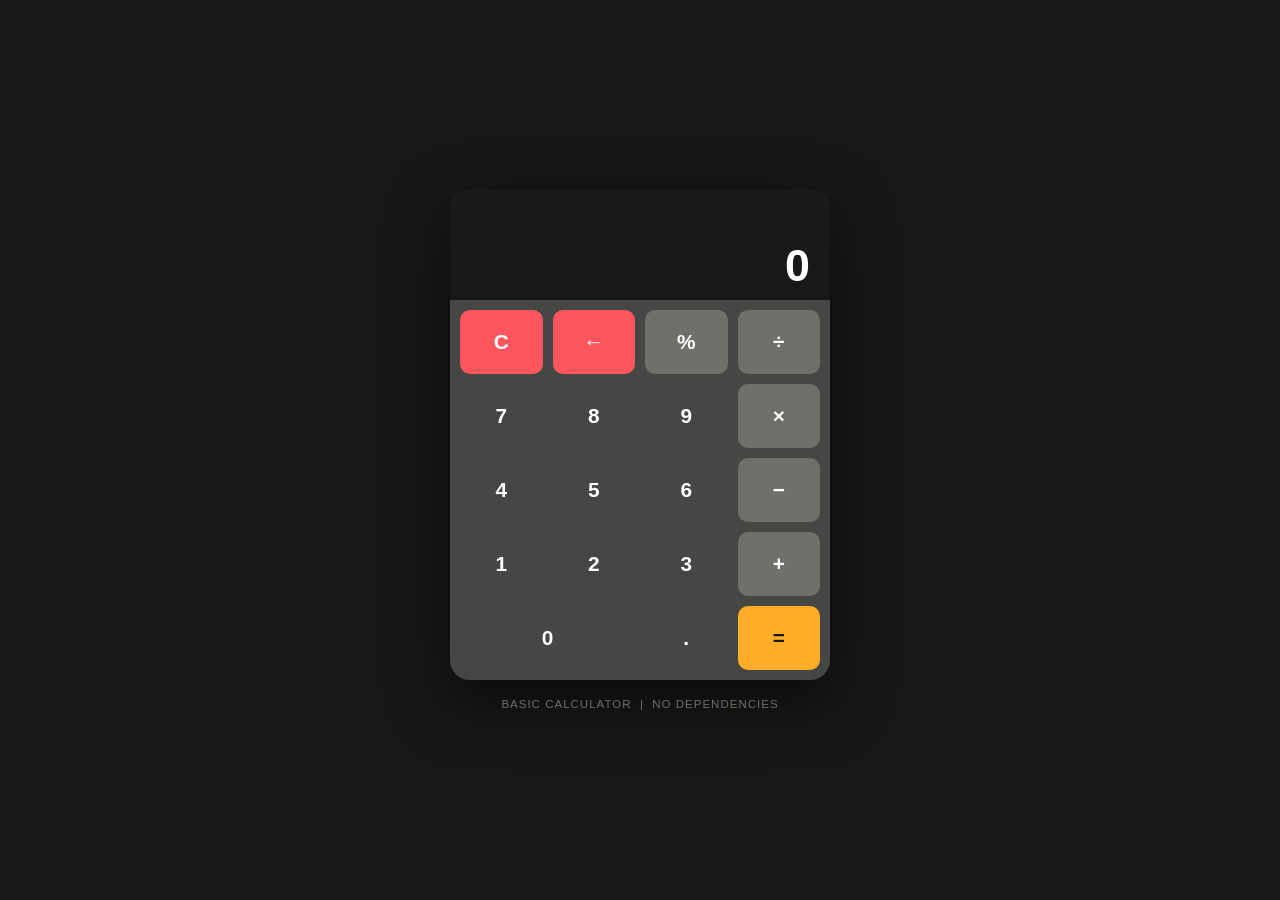
==== index.html @ 7582479a "feat: add Basic Calculator static web page (ADLC v1.1 — security patched) - index.html: original cal" ====
<!DOCTYPE html>
<html lang="en">
<head>
  <meta charset="UTF-8" />
  <meta name="viewport" content="width=device-width, initial-scale=1.0" />
  <meta http-equiv="Content-Security-Policy"
        content="default-src 'self'; style-src 'unsafe-inline'; script-src 'unsafe-inline';" />
  <title>Basic Calculator</title>
  <style>
    *,*::before,*::after{box-sizing:border-box;margin:0;padding:0}
    :root{--midnight:#161916;--fl01:#444744;--fl02:#6D706B;--fl03:#ADB1AC;--white:#FFFFFF;--cream:#FFF2DF;--gold:#FFAD28;--coral:#FF555F;--btn-radius:10px;--gap:10px}
    body{min-height:100vh;display:flex;flex-direction:column;align-items:center;justify-content:center;background-color:var(--midnight);font-family:'Segoe UI',Calibri,Arial,sans-serif;padding:16px}
    .calculator{width:100%;max-width:360px;background:var(--fl01);border-radius:20px;box-shadow:0 20px 60px rgba(0,0,0,.6);overflow:hidden;user-select:none}
    .display{background:var(--midnight);padding:20px 20px 12px;text-align:right;min-height:110px;display:flex;flex-direction:column;justify-content:flex-end}
    .display__expression{font-size:.85rem;color:var(--fl03);min-height:22px;word-break:break-all;margin-bottom:6px;letter-spacing:.5px}
    .display__current{font-size:2.8rem;font-weight:700;color:var(--white);word-break:break-all;line-height:1;transition:font-size .1s ease}
    .display__current.shrink{font-size:1.9rem}.display__current.error{color:var(--coral);font-size:1.6rem}
    .btn-grid{display:grid;grid-template-columns:repeat(4,1fr);gap:var(--gap);padding:var(--gap)}
    .btn{border:none;border-radius:var(--btn-radius);font-size:1.3rem;font-weight:600;cursor:pointer;padding:18px 10px;transition:background .15s ease,transform .1s ease,box-shadow .1s ease;outline:none;position:relative}
    .btn:focus-visible{box-shadow:0 0 0 3px var(--gold)}.btn:active{transform:scale(.93)}
    .btn--digit{background:var(--fl01);color:var(--white)}.btn--digit:hover{background:#555855}
    .btn--zero{grid-column:span 2}
    .btn--operator{background:var(--fl02);color:var(--white)}.btn--operator:hover{background:#858885}.btn--operator.active{background:var(--gold);color:var(--midnight)}
    .btn--clear{background:var(--coral);color:var(--white)}.btn--clear:hover{background:#ff7f87}
    .btn--equals{background:var(--gold);color:var(--midnight)}.btn--equals:hover{background:#ffc048}
    .btn--decimal{background:var(--fl01);color:var(--white)}.btn--decimal:hover{background:#555855}
    .brand{margin-top:18px;font-size:.72rem;color:var(--fl02);letter-spacing:1px;text-transform:uppercase}
    @media(max-width:400px){.calculator{max-width:100%}.btn{padding:15px 8px;font-size:1.15rem}.display__current{font-size:2.2rem}.display__current.shrink{font-size:1.6rem}}
    @media(min-width:600px){.calculator{max-width:380px}.btn{padding:20px 10px}}
  </style>
</head>
<body>
  <div class="calculator" role="main" aria-label="Basic Calculator">
    <div class="display" aria-live="polite" aria-atomic="true">
      <div class="display__expression" id="expression" aria-label="Expression"></div>
      <div class="display__current" id="current" aria-label="Current value">0</div>
    </div>
    <div class="btn-grid" role="group" aria-label="Calculator buttons">
      <button class="btn btn--clear" id="btn-clear" aria-label="Clear" data-action="clear">C</button>
      <button class="btn btn--clear" id="btn-backspace" aria-label="Backspace" data-action="backspace">&#8592;</button>
      <button class="btn btn--operator" aria-label="Percent (not implemented)" data-action="noop">%</button>
      <button class="btn btn--operator" aria-label="Divide" data-action="operator" data-value="/">&divide;</button>
      <button class="btn btn--digit" aria-label="7" data-action="digit" data-value="7">7</button>
      <button class="btn btn--digit" aria-label="8" data-action="digit" data-value="8">8</button>
      <button class="btn btn--digit" aria-label="9" data-action="digit" data-value="9">9</button>
      <button class="btn btn--operator" aria-label="Multiply" data-action="operator" data-value="*">&times;</button>
      <button class="btn btn--digit" aria-label="4" data-action="digit" data-value="4">4</button>
      <button class="btn btn--digit" aria-label="5" data-action="digit" data-value="5">5</button>
      <button class="btn btn--digit" aria-label="6" data-action="digit" data-value="6">6</button>
      <button class="btn btn--operator" aria-label="Subtract" data-action="operator" data-value="-">&minus;</button>
      <button class="btn btn--digit" aria-label="1" data-action="digit" data-value="1">1</button>
      <button class="btn btn--digit" aria-label="2" data-action="digit" data-value="2">2</button>
      <button class="btn btn--digit" aria-label="3" data-action="digit" data-value="3">3</button>
      <button class="btn btn--operator" aria-label="Add" data-action="operator" data-value="+">+</button>
      <button class="btn btn--digit btn--zero" aria-label="0" data-action="digit" data-value="0">0</button>
      <button class="btn btn--decimal" aria-label="Decimal point" data-action="decimal">.</button>
      <button class="btn btn--equals" aria-label="Equals" data-action="equals">=</button>
    </div>
  </div>
  <p class="brand">Basic Calculator &nbsp;|&nbsp; No dependencies</p>
  <script>
    'use strict';
    let currentOperand='0',previousOperand='',operator=null,shouldReset=false;
    const displayCurrent=document.getElementById('current'),displayExpression=document.getElementById('expression');
    function calculate(p,c,o){switch(o){case'+':return p+c;case'-':return p-c;case'*':return p*c;case'/':if(c===0)return NaN;return p/c;default:return c;}}
    function formatNumber(n){if(!isFinite(n)||isNaN(n))return'Error';const a=Math.abs(n);if(a!==0&&(a>=1e10||a<1e-7))return n.toExponential(4);return parseFloat(n.toPrecision(10)).toString();}
    function updateDisplay(v,e){displayCurrent.textContent=v;displayCurrent.classList.toggle('error',!!e);displayCurrent.classList.toggle('shrink',v.length>10);}
    function updateExpression(){if(operator&&previousOperand!==''){const s={'+':'+','-':'−','*':'×','/':'÷'}[operator]||operator;displayExpression.textContent=`${previousOperand} ${s}`;}else displayExpression.textContent='';}
    function highlightOperator(o){document.querySelectorAll('.btn--operator').forEach(b=>b.classList.toggle('active',b.dataset.value===o));}
    function handleDigit(d){if(shouldReset){currentOperand='';shouldReset=false;}if(currentOperand==='0'&&d!=='.'){currentOperand=d;}else{if(currentOperand.length>=15)return;currentOperand+=d;}updateDisplay(currentOperand);updateExpression();}
    function handleDecimal(){if(shouldReset){currentOperand='0';shouldReset=false;}if(currentOperand.includes('.'))return;if(currentOperand==='')currentOperand='0';currentOperand+='.';updateDisplay(currentOperand);}
    function handleOperator(o){if(currentOperand===''&&previousOperand==='')return;if(operator!==null&&currentOperand!==''&&!shouldReset)handleEquals(false);if(displayCurrent.classList.contains('error'))return;if(currentOperand!=='')previousOperand=currentOperand;operator=o;shouldReset=true;highlightOperator(o);updateExpression();}
    function handleEquals(f=true){if(operator===null||previousOperand==='')return;const rs=(currentOperand!==''&&!shouldReset)?currentOperand:previousOperand;const p=parseFloat(previousOperand),c=parseFloat(rs);if(isNaN(p)||isNaN(c)){updateDisplay('Error',true);resetState();return;}if(operator==='/'&&c===0){updateDisplay('Error',true);displayExpression.textContent=`${previousOperand} ÷ 0 =`;resetState();return;}const r=calculate(p,c,operator);if(!isFinite(r)){updateDisplay('Error',true);resetState();return;}const fm=formatNumber(r);const s={'+':'+','-':'−','*':'×','/':'÷'}[operator]||operator;displayExpression.textContent=`${previousOperand} ${s} ${rs} =`;updateDisplay(fm);currentOperand=fm;previousOperand=fm;if(f){operator=null;shouldReset=true;highlightOperator(null);}}
    function handleClear(){resetState();updateDisplay('0');displayExpression.textContent='';}
    function handleBackspace(){if(shouldReset||displayCurrent.classList.contains('error')){handleClear();return;}if(currentOperand.length<=1){currentOperand='0';}else{currentOperand=currentOperand.slice(0,-1);}updateDisplay(currentOperand);}
    function resetState(){currentOperand='';previousOperand='';operator=null;shouldReset=false;highlightOperator(null);}
    document.querySelector('.btn-grid').addEventListener('click',function(e){const b=e.target.closest('.btn');if(!b)return;const a=b.dataset.action,v=b.dataset.value;switch(a){case'digit':handleDigit(v);break;case'operator':handleOperator(v);break;case'equals':handleEquals(true);break;case'decimal':handleDecimal();break;case'clear':handleClear();break;case'backspace':handleBackspace();break;}});
    document.addEventListener('keydown',function(e){const k=e.key;if(/^[0-9]$/.test(k)){e.preventDefault();handleDigit(k);return;}if(['+','-','*','/'].includes(k)){e.preventDefault();handleOperator(k);return;}if(k==='.'||k===','){e.preventDefault();handleDecimal();return;}if(k==='Enter'||k==='='){e.preventDefault();handleEquals(true);return;}if(k==='Backspace'){e.preventDefault();handleBackspace();return;}if(k==='Escape'||k==='Delete'){e.preventDefault();handleClear();}});
  </script>
</body>
</html>
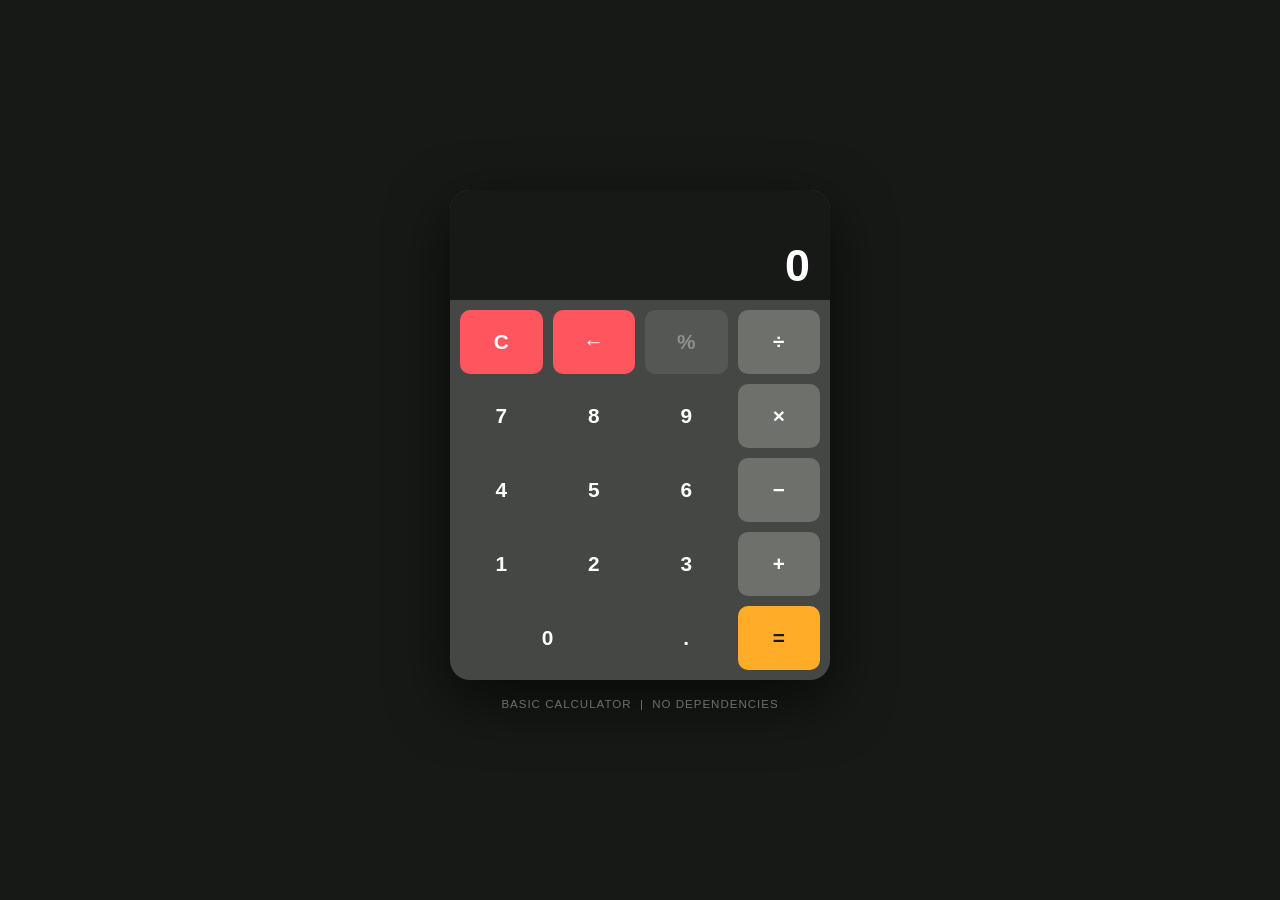
==== commit 8483cdf9: "fix: security hardening of index.html (closes #1 #2 #3 #4 #5 #6) Issue #1 (A05 CSP): tighten default" ====
--- a/index.html
+++ b/index.html
@@ -3,79 +3,373 @@
 <head>
   <meta charset="UTF-8" />
   <meta name="viewport" content="width=device-width, initial-scale=1.0" />
+  <!--
+    Fix #1 (A05 – CSP): tightened default-src from 'self' to 'none';
+    added base-uri 'none' and form-action 'none' to block base-tag
+    injection and form hijacking. unsafe-inline retained for single-file
+    architecture; see issue #7 for the file-split approach that eliminates it.
+  -->
   <meta http-equiv="Content-Security-Policy"
-        content="default-src 'self'; style-src 'unsafe-inline'; script-src 'unsafe-inline';" />
+        content="default-src 'none'; style-src 'unsafe-inline'; script-src 'unsafe-inline'; base-uri 'none'; form-action 'none';" />
   <title>Basic Calculator</title>
+
   <style>
-    *,*::before,*::after{box-sizing:border-box;margin:0;padding:0}
-    :root{--midnight:#161916;--fl01:#444744;--fl02:#6D706B;--fl03:#ADB1AC;--white:#FFFFFF;--cream:#FFF2DF;--gold:#FFAD28;--coral:#FF555F;--btn-radius:10px;--gap:10px}
-    body{min-height:100vh;display:flex;flex-direction:column;align-items:center;justify-content:center;background-color:var(--midnight);font-family:'Segoe UI',Calibri,Arial,sans-serif;padding:16px}
-    .calculator{width:100%;max-width:360px;background:var(--fl01);border-radius:20px;box-shadow:0 20px 60px rgba(0,0,0,.6);overflow:hidden;user-select:none}
-    .display{background:var(--midnight);padding:20px 20px 12px;text-align:right;min-height:110px;display:flex;flex-direction:column;justify-content:flex-end}
-    .display__expression{font-size:.85rem;color:var(--fl03);min-height:22px;word-break:break-all;margin-bottom:6px;letter-spacing:.5px}
-    .display__current{font-size:2.8rem;font-weight:700;color:var(--white);word-break:break-all;line-height:1;transition:font-size .1s ease}
-    .display__current.shrink{font-size:1.9rem}.display__current.error{color:var(--coral);font-size:1.6rem}
-    .btn-grid{display:grid;grid-template-columns:repeat(4,1fr);gap:var(--gap);padding:var(--gap)}
-    .btn{border:none;border-radius:var(--btn-radius);font-size:1.3rem;font-weight:600;cursor:pointer;padding:18px 10px;transition:background .15s ease,transform .1s ease,box-shadow .1s ease;outline:none;position:relative}
-    .btn:focus-visible{box-shadow:0 0 0 3px var(--gold)}.btn:active{transform:scale(.93)}
-    .btn--digit{background:var(--fl01);color:var(--white)}.btn--digit:hover{background:#555855}
-    .btn--zero{grid-column:span 2}
-    .btn--operator{background:var(--fl02);color:var(--white)}.btn--operator:hover{background:#858885}.btn--operator.active{background:var(--gold);color:var(--midnight)}
-    .btn--clear{background:var(--coral);color:var(--white)}.btn--clear:hover{background:#ff7f87}
-    .btn--equals{background:var(--gold);color:var(--midnight)}.btn--equals:hover{background:#ffc048}
-    .btn--decimal{background:var(--fl01);color:var(--white)}.btn--decimal:hover{background:#555855}
-    .brand{margin-top:18px;font-size:.72rem;color:var(--fl02);letter-spacing:1px;text-transform:uppercase}
-    @media(max-width:400px){.calculator{max-width:100%}.btn{padding:15px 8px;font-size:1.15rem}.display__current{font-size:2.2rem}.display__current.shrink{font-size:1.6rem}}
-    @media(min-width:600px){.calculator{max-width:380px}.btn{padding:20px 10px}}
+    /* Fix #6 (A04): all hex colours standardised to 6-digit lowercase */
+    *, *::before, *::after { box-sizing: border-box; margin: 0; padding: 0; }
+
+    :root {
+      --midnight:   #161916;
+      --fl01:       #444744;
+      --fl02:       #6d706b;
+      --fl03:       #adb1ac;
+      --white:      #ffffff;
+      --cream:      #fff2df;
+      --gold:       #ffad28;
+      --coral:      #ff555f;
+      --btn-radius: 10px;
+      --gap:        10px;
+    }
+
+    body {
+      min-height: 100vh;
+      display: flex;
+      flex-direction: column;
+      align-items: center;
+      justify-content: center;
+      background-color: var(--midnight);
+      font-family: 'Segoe UI', Calibri, Arial, sans-serif;
+      padding: 16px;
+    }
+
+    .calculator {
+      width: 100%;
+      max-width: 360px;
+      background: var(--fl01);
+      border-radius: 20px;
+      box-shadow: 0 20px 60px rgba(0, 0, 0, 0.6);
+      overflow: hidden;
+      user-select: none;
+    }
+
+    .display {
+      background: var(--midnight);
+      padding: 20px 20px 12px;
+      text-align: right;
+      min-height: 110px;
+      display: flex;
+      flex-direction: column;
+      justify-content: flex-end;
+    }
+
+    .display__expression {
+      font-size: 0.85rem;
+      color: var(--fl03);
+      min-height: 22px;
+      word-break: break-all;
+      margin-bottom: 6px;
+      letter-spacing: 0.5px;
+    }
+
+    .display__current {
+      font-size: 2.8rem;
+      font-weight: 700;
+      color: var(--white);
+      word-break: break-all;
+      line-height: 1;
+      transition: font-size 0.1s ease;
+    }
+
+    .display__current.shrink { font-size: 1.9rem; }
+    .display__current.error  { color: var(--coral); font-size: 1.6rem; }
+
+    .btn-grid {
+      display: grid;
+      grid-template-columns: repeat(4, 1fr);
+      gap: var(--gap);
+      padding: var(--gap);
+    }
+
+    .btn {
+      border: none;
+      border-radius: var(--btn-radius);
+      font-size: 1.3rem;
+      font-weight: 600;
+      cursor: pointer;
+      padding: 18px 10px;
+      transition: background 0.15s ease, transform 0.1s ease, box-shadow 0.1s ease;
+      /* Fix #5 (A05): removed outline:none — :focus-visible handles the focus ring */
+      position: relative;
+    }
+
+    /* Fix #5 (A05): use outline (not box-shadow) — respected by Windows High Contrast */
+    .btn:focus-visible {
+      outline: 3px solid var(--gold);
+      outline-offset: 2px;
+    }
+
+    .btn:active { transform: scale(0.93); }
+
+    /* Fix #4 (A04): added .flash CSS rule so flashButton() has visual effect */
+    .btn.flash {
+      transform: scale(0.93);
+      background-color: var(--gold) !important;
+      color: var(--midnight) !important;
+      transition: none;
+    }
+
+    .btn--digit { background: var(--fl01); color: var(--white); }
+    .btn--digit:hover { background: #555855; }
+    .btn--zero  { grid-column: span 2; }
+
+    .btn--operator { background: var(--fl02); color: var(--white); }
+    .btn--operator:hover  { background: #858885; }
+    .btn--operator.active { background: var(--gold); color: var(--midnight); }
+
+    /* Fix #2 (A05): disabled % button styled to show it is unavailable */
+    .btn--operator:disabled { opacity: 0.4; cursor: not-allowed; }
+    .btn--operator:disabled:hover { background: var(--fl02); }
+
+    .btn--clear   { background: var(--coral); color: var(--white); }
+    .btn--clear:hover { background: #ff7f87; }
+    .btn--equals  { background: var(--gold);  color: var(--midnight); }
+    .btn--equals:hover { background: #ffc048; }
+    .btn--decimal { background: var(--fl01);  color: var(--white); }
+    .btn--decimal:hover { background: #555855; }
+
+    .brand {
+      margin-top: 18px;
+      font-size: 0.72rem;
+      color: var(--fl02);
+      letter-spacing: 1px;
+      text-transform: uppercase;
+    }
+
+    @media (max-width: 400px) {
+      .calculator { max-width: 100%; }
+      .btn { padding: 15px 8px; font-size: 1.15rem; }
+      .display__current { font-size: 2.2rem; }
+      .display__current.shrink { font-size: 1.6rem; }
+    }
+    @media (min-width: 600px) {
+      .calculator { max-width: 380px; }
+      .btn { padding: 20px 10px; }
+    }
   </style>
 </head>
 <body>
+
   <div class="calculator" role="main" aria-label="Basic Calculator">
     <div class="display" aria-live="polite" aria-atomic="true">
       <div class="display__expression" id="expression" aria-label="Expression"></div>
-      <div class="display__current" id="current" aria-label="Current value">0</div>
+      <div class="display__current"    id="current"    aria-label="Current value">0</div>
     </div>
+
     <div class="btn-grid" role="group" aria-label="Calculator buttons">
-      <button class="btn btn--clear" id="btn-clear" aria-label="Clear" data-action="clear">C</button>
-      <button class="btn btn--clear" id="btn-backspace" aria-label="Backspace" data-action="backspace">&#8592;</button>
-      <button class="btn btn--operator" aria-label="Percent (not implemented)" data-action="noop">%</button>
-      <button class="btn btn--operator" aria-label="Divide" data-action="operator" data-value="/">&divide;</button>
+      <button class="btn btn--clear"    id="btn-clear"     aria-label="Clear"     data-action="clear">C</button>
+      <button class="btn btn--clear"    id="btn-backspace" aria-label="Backspace" data-action="backspace">&#8592;</button>
+      <!-- Fix #2 (A05): button disabled; aria-label no longer exposes impl status -->
+      <button class="btn btn--operator" aria-label="Percent (unavailable)" data-action="noop" disabled>%</button>
+      <button class="btn btn--operator" aria-label="Divide"    data-action="operator" data-value="/">&divide;</button>
+
       <button class="btn btn--digit" aria-label="7" data-action="digit" data-value="7">7</button>
       <button class="btn btn--digit" aria-label="8" data-action="digit" data-value="8">8</button>
       <button class="btn btn--digit" aria-label="9" data-action="digit" data-value="9">9</button>
       <button class="btn btn--operator" aria-label="Multiply" data-action="operator" data-value="*">&times;</button>
+
       <button class="btn btn--digit" aria-label="4" data-action="digit" data-value="4">4</button>
       <button class="btn btn--digit" aria-label="5" data-action="digit" data-value="5">5</button>
       <button class="btn btn--digit" aria-label="6" data-action="digit" data-value="6">6</button>
       <button class="btn btn--operator" aria-label="Subtract" data-action="operator" data-value="-">&minus;</button>
+
       <button class="btn btn--digit" aria-label="1" data-action="digit" data-value="1">1</button>
       <button class="btn btn--digit" aria-label="2" data-action="digit" data-value="2">2</button>
       <button class="btn btn--digit" aria-label="3" data-action="digit" data-value="3">3</button>
-      <button class="btn btn--operator" aria-label="Add" data-action="operator" data-value="+">+</button>
+      <button class="btn btn--operator" aria-label="Add"      data-action="operator" data-value="+">+</button>
+
       <button class="btn btn--digit btn--zero" aria-label="0" data-action="digit" data-value="0">0</button>
       <button class="btn btn--decimal" aria-label="Decimal point" data-action="decimal">.</button>
-      <button class="btn btn--equals" aria-label="Equals" data-action="equals">=</button>
+      <button class="btn btn--equals"  aria-label="Equals"       data-action="equals">=</button>
     </div>
   </div>
+
   <p class="brand">Basic Calculator &nbsp;|&nbsp; No dependencies</p>
+
   <script>
     'use strict';
-    let currentOperand='0',previousOperand='',operator=null,shouldReset=false;
-    const displayCurrent=document.getElementById('current'),displayExpression=document.getElementById('expression');
-    function calculate(p,c,o){switch(o){case'+':return p+c;case'-':return p-c;case'*':return p*c;case'/':if(c===0)return NaN;return p/c;default:return c;}}
-    function formatNumber(n){if(!isFinite(n)||isNaN(n))return'Error';const a=Math.abs(n);if(a!==0&&(a>=1e10||a<1e-7))return n.toExponential(4);return parseFloat(n.toPrecision(10)).toString();}
-    function updateDisplay(v,e){displayCurrent.textContent=v;displayCurrent.classList.toggle('error',!!e);displayCurrent.classList.toggle('shrink',v.length>10);}
-    function updateExpression(){if(operator&&previousOperand!==''){const s={'+':'+','-':'−','*':'×','/':'÷'}[operator]||operator;displayExpression.textContent=`${previousOperand} ${s}`;}else displayExpression.textContent='';}
-    function highlightOperator(o){document.querySelectorAll('.btn--operator').forEach(b=>b.classList.toggle('active',b.dataset.value===o));}
-    function handleDigit(d){if(shouldReset){currentOperand='';shouldReset=false;}if(currentOperand==='0'&&d!=='.'){currentOperand=d;}else{if(currentOperand.length>=15)return;currentOperand+=d;}updateDisplay(currentOperand);updateExpression();}
-    function handleDecimal(){if(shouldReset){currentOperand='0';shouldReset=false;}if(currentOperand.includes('.'))return;if(currentOperand==='')currentOperand='0';currentOperand+='.';updateDisplay(currentOperand);}
-    function handleOperator(o){if(currentOperand===''&&previousOperand==='')return;if(operator!==null&&currentOperand!==''&&!shouldReset)handleEquals(false);if(displayCurrent.classList.contains('error'))return;if(currentOperand!=='')previousOperand=currentOperand;operator=o;shouldReset=true;highlightOperator(o);updateExpression();}
-    function handleEquals(f=true){if(operator===null||previousOperand==='')return;const rs=(currentOperand!==''&&!shouldReset)?currentOperand:previousOperand;const p=parseFloat(previousOperand),c=parseFloat(rs);if(isNaN(p)||isNaN(c)){updateDisplay('Error',true);resetState();return;}if(operator==='/'&&c===0){updateDisplay('Error',true);displayExpression.textContent=`${previousOperand} ÷ 0 =`;resetState();return;}const r=calculate(p,c,operator);if(!isFinite(r)){updateDisplay('Error',true);resetState();return;}const fm=formatNumber(r);const s={'+':'+','-':'−','*':'×','/':'÷'}[operator]||operator;displayExpression.textContent=`${previousOperand} ${s} ${rs} =`;updateDisplay(fm);currentOperand=fm;previousOperand=fm;if(f){operator=null;shouldReset=true;highlightOperator(null);}}
-    function handleClear(){resetState();updateDisplay('0');displayExpression.textContent='';}
-    function handleBackspace(){if(shouldReset||displayCurrent.classList.contains('error')){handleClear();return;}if(currentOperand.length<=1){currentOperand='0';}else{currentOperand=currentOperand.slice(0,-1);}updateDisplay(currentOperand);}
-    function resetState(){currentOperand='';previousOperand='';operator=null;shouldReset=false;highlightOperator(null);}
-    document.querySelector('.btn-grid').addEventListener('click',function(e){const b=e.target.closest('.btn');if(!b)return;const a=b.dataset.action,v=b.dataset.value;switch(a){case'digit':handleDigit(v);break;case'operator':handleOperator(v);break;case'equals':handleEquals(true);break;case'decimal':handleDecimal();break;case'clear':handleClear();break;case'backspace':handleBackspace();break;}});
-    document.addEventListener('keydown',function(e){const k=e.key;if(/^[0-9]$/.test(k)){e.preventDefault();handleDigit(k);return;}if(['+','-','*','/'].includes(k)){e.preventDefault();handleOperator(k);return;}if(k==='.'||k===','){e.preventDefault();handleDecimal();return;}if(k==='Enter'||k==='='){e.preventDefault();handleEquals(true);return;}if(k==='Backspace'){e.preventDefault();handleBackspace();return;}if(k==='Escape'||k==='Delete'){e.preventDefault();handleClear();}});
+
+    // Fix #6 (A04): named constants replace magic numbers
+    const MAX_OPERAND_LENGTH = 15;  // max digits to prevent display overflow
+    const FLASH_DURATION_MS  = 120; // keyboard button flash animation duration
+
+    // Fix #6 (A04): single OP_SYMBOLS lookup — was duplicated in two functions
+    const OP_SYMBOLS = { '+': '+', '-': '\u2212', '*': '\u00d7', '/': '\u00f7' };
+
+    // Fix #3 (A04): all state + methods encapsulated in Calculator class
+    // (previously: 4 global let variables + 8 global functions)
+    class Calculator {
+      constructor(displayCurrentEl, displayExpressionEl, operatorBtns) {
+        this.displayCurrent    = displayCurrentEl;
+        this.displayExpression = displayExpressionEl;
+        this.operatorButtons   = operatorBtns; // cached NodeList — no re-query on each press
+        this.currentOperand    = '0';
+        this.previousOperand   = '';
+        this.operator          = null;
+        this.shouldReset       = false;
+      }
+
+      // Safe arithmetic engine — no eval(), no Function()
+      calculate(prev, curr, op) {
+        switch (op) {
+          case '+': return prev + curr;
+          case '-': return prev - curr;
+          case '*': return prev * curr;
+          case '/':
+            if (curr === 0) return NaN;
+            return prev / curr;
+          default: return curr;
+        }
+      }
+
+      formatNumber(num) {
+        if (!isFinite(num) || isNaN(num)) return 'Error';
+        const abs = Math.abs(num);
+        if (abs !== 0 && (abs >= 1e10 || abs < 1e-7)) return num.toExponential(4);
+        return parseFloat(num.toPrecision(10)).toString();
+      }
+
+      updateDisplay(value, isError) {
+        this.displayCurrent.textContent = value;
+        this.displayCurrent.classList.toggle('error',  !!isError);
+        this.displayCurrent.classList.toggle('shrink', value.length > 10);
+      }
+
+      updateExpression() {
+        if (this.operator && this.previousOperand !== '') {
+          const sym = OP_SYMBOLS[this.operator] || this.operator;
+          this.displayExpression.textContent = `${this.previousOperand} ${sym}`;
+        } else {
+          this.displayExpression.textContent = '';
+        }
+      }
+
+      highlightOperator(op) {
+        this.operatorButtons.forEach(btn =>
+          btn.classList.toggle('active', btn.dataset.value === op)
+        );
+      }
+
+      evaluateExpression(finalise) {
+        if (this.operator === null || this.previousOperand === '') return false;
+        const rightStr = (this.currentOperand !== '' && !this.shouldReset)
+          ? this.currentOperand : this.previousOperand;
+        const prev = parseFloat(this.previousOperand);
+        const curr = parseFloat(rightStr);
+        if (isNaN(prev) || isNaN(curr)) { this.updateDisplay('Error', true); this.resetState(); return false; }
+        if (this.operator === '/' && curr === 0) {
+          this.updateDisplay('Error', true);
+          this.displayExpression.textContent = `${this.previousOperand} ${OP_SYMBOLS['/']} 0 =`;
+          this.resetState(); return false;
+        }
+        const result = this.calculate(prev, curr, this.operator);
+        if (!isFinite(result)) { this.updateDisplay('Error', true); this.resetState(); return false; }
+        const formatted = this.formatNumber(result);
+        const sym = OP_SYMBOLS[this.operator] || this.operator;
+        this.displayExpression.textContent = `${this.previousOperand} ${sym} ${rightStr} =`;
+        this.updateDisplay(formatted);
+        this.currentOperand = formatted;
+        this.previousOperand = formatted;
+        if (finalise) { this.operator = null; this.shouldReset = true; this.highlightOperator(null); }
+        return true;
+      }
+
+      handleDigit(digit) {
+        if (this.shouldReset) { this.currentOperand = ''; this.shouldReset = false; }
+        if (this.currentOperand === '0' && digit !== '.') {
+          this.currentOperand = digit;
+        } else {
+          if (this.currentOperand.length >= MAX_OPERAND_LENGTH) return;
+          this.currentOperand += digit;
+        }
+        this.updateDisplay(this.currentOperand);
+        this.updateExpression();
+      }
+
+      handleDecimal() {
+        if (this.shouldReset) { this.currentOperand = '0'; this.shouldReset = false; }
+        if (this.currentOperand.includes('.')) return;
+        if (this.currentOperand === '') this.currentOperand = '0';
+        this.currentOperand += '.';
+        this.updateDisplay(this.currentOperand);
+      }
+
+      handleOperator(op) {
+        if (this.currentOperand === '' && this.previousOperand === '') return;
+        if (this.operator !== null && this.currentOperand !== '' && !this.shouldReset) {
+          this.evaluateExpression(false);
+        }
+        if (this.displayCurrent.classList.contains('error')) return;
+        if (this.currentOperand !== '') this.previousOperand = this.currentOperand;
+        this.operator    = op;
+        this.shouldReset = true;
+        this.highlightOperator(op);
+        this.updateExpression();
+      }
+
+      handleEquals()   { this.evaluateExpression(true); }
+
+      handleClear()    { this.resetState(); this.updateDisplay('0'); this.displayExpression.textContent = ''; }
+
+      handleBackspace() {
+        if (this.shouldReset || this.displayCurrent.classList.contains('error')) { this.handleClear(); return; }
+        this.currentOperand = this.currentOperand.length <= 1 ? '0' : this.currentOperand.slice(0, -1);
+        this.updateDisplay(this.currentOperand);
+      }
+
+      resetState() {
+        this.currentOperand = ''; this.previousOperand = '';
+        this.operator = null; this.shouldReset = false;
+        this.highlightOperator(null);
+      }
+    }
+
+    const calc = new Calculator(
+      document.getElementById('current'),
+      document.getElementById('expression'),
+      document.querySelectorAll('.btn--operator')
+    );
+
+    document.querySelector('.btn-grid').addEventListener('click', function (e) {
+      const btn = e.target.closest('.btn');
+      if (!btn || btn.disabled) return;
+      const { action, value } = btn.dataset;
+      switch (action) {
+        case 'digit':     calc.handleDigit(value);    break;
+        case 'operator':  calc.handleOperator(value); break;
+        case 'equals':    calc.handleEquals();        break;
+        case 'decimal':   calc.handleDecimal();       break;
+        case 'clear':     calc.handleClear();         break;
+        case 'backspace': calc.handleBackspace();     break;
+      }
+    });
+
+    document.addEventListener('keydown', function (e) {
+      const k = e.key;
+      if (/^[0-9]$/.test(k))                { e.preventDefault(); calc.handleDigit(k);    flashButton(`[data-value="${k}"][data-action="digit"]`);    return; }
+      if (['+','-','*','/'].includes(k))     { e.preventDefault(); calc.handleOperator(k); flashButton(`[data-value="${k}"][data-action="operator"]`); return; }
+      if (k === '.' || k === ',')            { e.preventDefault(); calc.handleDecimal();   flashButton('[data-action="decimal"]');                        return; }
+      if (k === 'Enter' || k === '=')        { e.preventDefault(); calc.handleEquals();    flashButton('[data-action="equals"]');                         return; }
+      if (k === 'Backspace')                 { e.preventDefault(); calc.handleBackspace(); flashButton('[data-action="backspace"]');                      return; }
+      if (k === 'Escape' || k === 'Delete')  { e.preventDefault(); calc.handleClear();     flashButton('[data-action="clear"]');                          return; }
+    });
+
+    // Fix #4 (A04): .flash CSS rule now exists — this function has visual effect
+    // Fix #6 (A04): uses named constant FLASH_DURATION_MS instead of magic 120
+    function flashButton(selector) {
+      const btn = document.querySelector(selector);
+      if (!btn) return;
+      btn.classList.add('flash');
+      setTimeout(() => btn.classList.remove('flash'), FLASH_DURATION_MS);
+    }
   </script>
 </body>
 </html>
